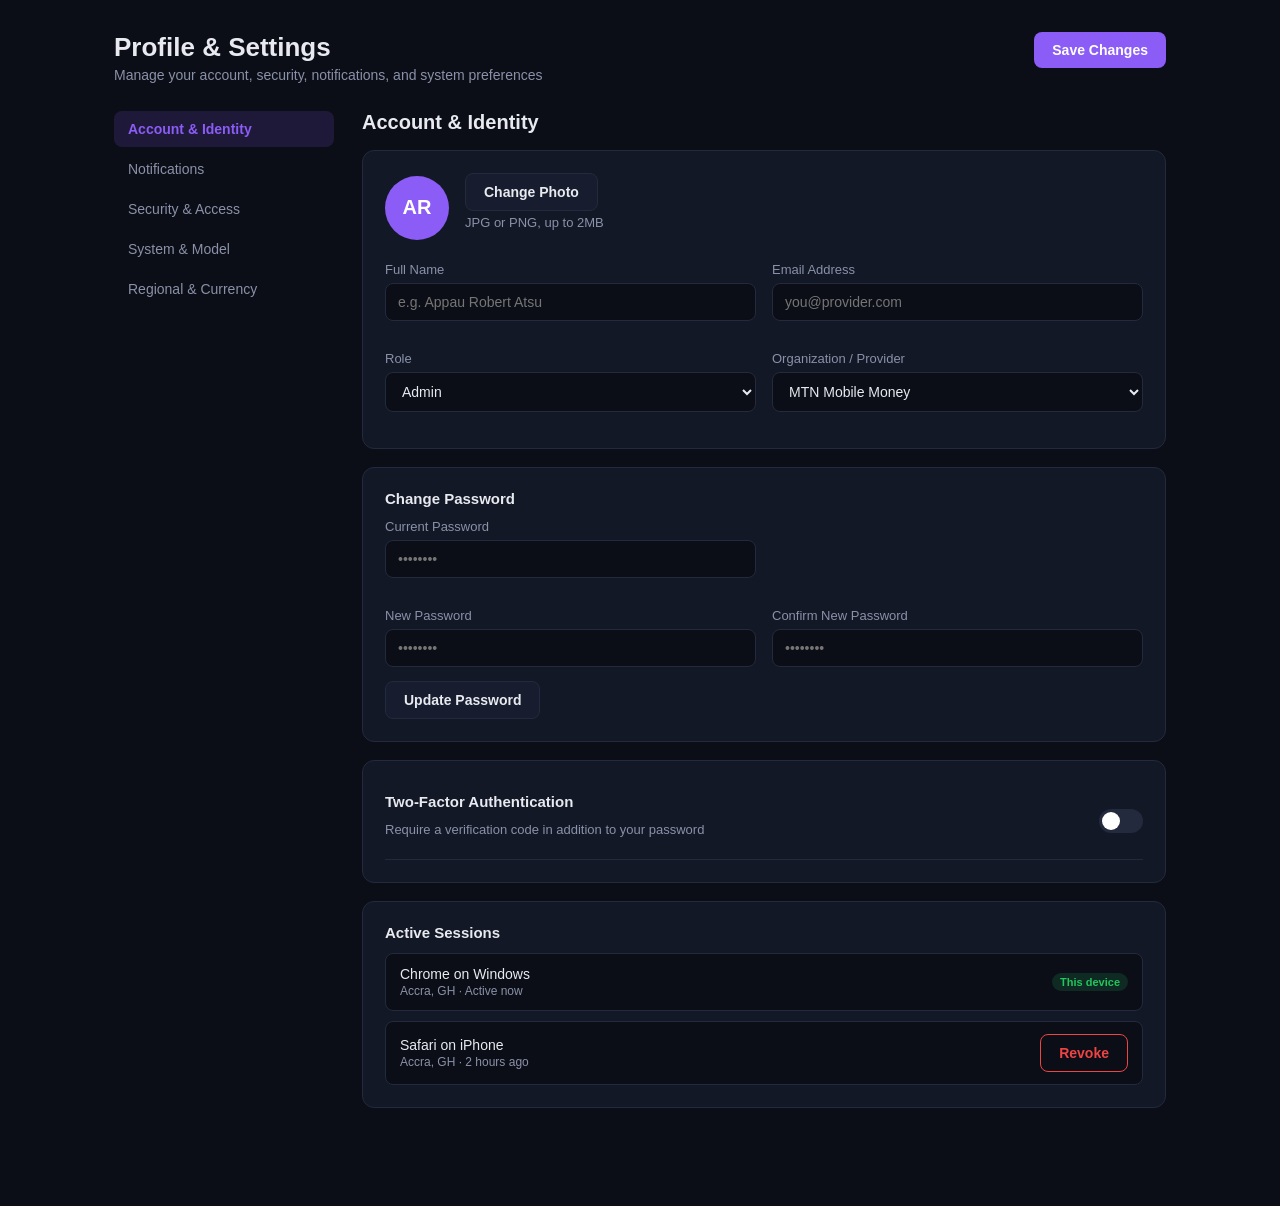
==== ui/profile-settings.html @ 93841446 "Add Profile & Settings page" ====
<!DOCTYPE html>
<html lang="en">
<head>
<meta charset="UTF-8">
<meta name="viewport" content="width=device-width, initial-scale=1.0">
<title>Profile & Settings - ShieldFL</title>
<link rel="stylesheet" href="profile-settings.css">
</head>
<body>

<div class="ps-page">

  <!-- ===================== HEADER ===================== -->
  <header class="ps-header">
    <div>
      <h1>Profile &amp; Settings</h1>
      <p class="ps-subtitle">Manage your account, security, notifications, and system preferences</p>
    </div>
    <div class="ps-header-right">
      <span id="ps-save-indicator" class="ps-save-indicator hidden">Saved</span>
      <button id="ps-save-all" class="btn btn-primary">Save Changes</button>
    </div>
  </header>

  <div class="ps-layout">

    <!-- ===================== SIDE NAV ===================== -->
    <nav class="ps-nav">
      <a href="#account" class="ps-nav-link active" data-target="account">Account &amp; Identity</a>
      <a href="#notifications" class="ps-nav-link" data-target="notifications">Notifications</a>
      <a href="#security" class="ps-nav-link" data-target="security">Security &amp; Access</a>
      <a href="#system" class="ps-nav-link" data-target="system">System &amp; Model</a>
      <a href="#regional" class="ps-nav-link" data-target="regional">Regional &amp; Currency</a>
    </nav>

    <!-- ===================== MAIN CONTENT ===================== -->
    <main class="ps-content">

      <!-- ---------- ACCOUNT & IDENTITY ---------- -->
      <section id="account" class="ps-section">
        <h2>Account &amp; Identity</h2>

        <div class="ps-card">
          <div class="ps-avatar-row">
            <div class="ps-avatar" id="ps-avatar-preview">AR</div>
            <div>
              <button class="btn btn-secondary" id="ps-avatar-upload-btn">Change Photo</button>
              <input type="file" id="ps-avatar-input" accept="image/*" hidden>
              <p class="ps-hint">JPG or PNG, up to 2MB</p>
            </div>
          </div>

          <div class="ps-grid-2">
            <div class="ps-field">
              <label for="ps-full-name">Full Name</label>
              <input type="text" id="ps-full-name" placeholder="e.g. Appau Robert Atsu">
            </div>
            <div class="ps-field">
              <label for="ps-email">Email Address</label>
              <input type="email" id="ps-email" placeholder="you@provider.com">
            </div>
            <div class="ps-field">
              <label for="ps-role">Role</label>
              <select id="ps-role">
                <option value="admin">Admin</option>
                <option value="analyst">Analyst</option>
                <option value="reviewer">Reviewer</option>
              </select>
            </div>
            <div class="ps-field">
              <label for="ps-org">Organization / Provider</label>
              <select id="ps-org">
                <option value="mtn">MTN Mobile Money</option>
                <option value="telecel">Telecel Cash</option>
                <option value="airteltigo">AirtelTigo Money</option>
              </select>
            </div>
          </div>
        </div>

        <div class="ps-card">
          <h3>Change Password</h3>
          <div class="ps-grid-2">
            <div class="ps-field">
              <label for="ps-current-pass">Current Password</label>
              <input type="password" id="ps-current-pass" placeholder="••••••••">
            </div>
            <div></div>
            <div class="ps-field">
              <label for="ps-new-pass">New Password</label>
              <input type="password" id="ps-new-pass" placeholder="••••••••">
            </div>
            <div class="ps-field">
              <label for="ps-confirm-pass">Confirm New Password</label>
              <input type="password" id="ps-confirm-pass" placeholder="••••••••">
            </div>
          </div>
          <p class="ps-error hidden" id="ps-pass-error">Passwords do not match.</p>
          <button class="btn btn-secondary" id="ps-change-pass-btn">Update Password</button>
        </div>

        <div class="ps-card">
          <div class="ps-row-between">
            <div>
              <h3>Two-Factor Authentication</h3>
              <p class="ps-hint">Require a verification code in addition to your password</p>
            </div>
            <label class="ps-toggle">
              <input type="checkbox" id="ps-2fa-toggle">
              <span class="ps-slider"></span>
            </label>
          </div>
          <div id="ps-2fa-panel" class="ps-2fa-panel hidden">
            <p class="ps-hint">Scan this code with your authenticator app, then enter the 6-digit code to confirm.</p>
            <div class="ps-2fa-mock-qr">QR CODE</div>
            <div class="ps-field ps-inline-field">
              <input type="text" id="ps-2fa-code" placeholder="000000" maxlength="6">
              <button class="btn btn-primary" id="ps-2fa-confirm-btn">Confirm</button>
            </div>
          </div>
        </div>

        <div class="ps-card">
          <h3>Active Sessions</h3>
          <div id="ps-sessions-list" class="ps-list"></div>
        </div>
      </section>

      <!-- ---------- NOTIFICATIONS ---------- -->
      <section id="notifications" class="ps-section hidden">
        <h2>Notification Preferences</h2>

        <div class="ps-card">
          <h3>Alert Channels</h3>
          <div class="ps-row-between">
            <span>Email notifications</span>
            <label class="ps-toggle"><input type="checkbox" id="ps-notif-email" checked><span class="ps-slider"></span></label>
          </div>
          <div class="ps-row-between">
            <span>SMS notifications</span>
            <label class="ps-toggle"><input type="checkbox" id="ps-notif-sms"><span class="ps-slider"></span></label>
          </div>
          <div class="ps-row-between">
            <span>In-app notifications</span>
            <label class="ps-toggle"><input type="checkbox" id="ps-notif-app" checked><span class="ps-slider"></span></label>
          </div>
        </div>

        <div class="ps-card">
          <h3>Risk Score Alert Threshold</h3>
          <p class="ps-hint">Get notified when a transaction's risk score crosses this value</p>
          <input type="range" id="ps-risk-threshold" min="0" max="100" value="70">
          <div class="ps-range-labels">
            <span>0</span>
            <span id="ps-risk-threshold-value">70</span>
            <span>100</span>
          </div>
        </div>

        <div class="ps-card">
          <div class="ps-row-between">
            <div>
              <h3>Escrow Hold Notifications</h3>
              <p class="ps-hint">How often should you be notified about held transactions?</p>
            </div>
          </div>
          <select id="ps-escrow-notif-freq">
            <option value="instant">Instantly</option>
            <option value="hourly">Hourly digest</option>
            <option value="daily">Daily digest</option>
          </select>
        </div>

        <div class="ps-card">
          <div class="ps-row-between">
            <span>Federated learning round completed</span>
            <label class="ps-toggle"><input type="checkbox" id="ps-notif-fl-complete" checked><span class="ps-slider"></span></label>
          </div>
          <div class="ps-row-between">
            <span>Federated learning round failed</span>
            <label class="ps-toggle"><input type="checkbox" id="ps-notif-fl-failed" checked><span class="ps-slider"></span></label>
          </div>
        </div>
      </section>

      <!-- ---------- SECURITY & ACCESS ---------- -->
      <section id="security" class="ps-section hidden">
        <h2>Security &amp; Access Control</h2>

        <div class="ps-card">
          <div class="ps-row-between">
            <h3>API Keys</h3>
            <button class="btn btn-secondary" id="ps-new-api-key-btn">Generate New Key</button>
          </div>
          <div id="ps-api-keys-list" class="ps-list"></div>
        </div>

        <div class="ps-card">
          <h3>IP Allowlist</h3>
          <p class="ps-hint">Restrict admin access to specific IP addresses. Leave empty to allow all.</p>
          <div class="ps-field ps-inline-field">
            <input type="text" id="ps-ip-input" placeholder="e.g. 41.66.204.0">
            <button class="btn btn-secondary" id="ps-add-ip-btn">Add</button>
          </div>
          <div id="ps-ip-list" class="ps-chip-list"></div>
        </div>

        <div class="ps-card">
          <h3>Audit Log</h3>
          <p class="ps-hint">A record of actions you've taken on transactions and settings</p>
          <table class="ps-table">
            <thead>
              <tr><th>Action</th><th>Details</th><th>Timestamp</th></tr>
            </thead>
            <tbody id="ps-audit-log-body"></tbody>
          </table>
        </div>
      </section>

      <!-- ---------- SYSTEM & MODEL ---------- -->
      <section id="system" class="ps-section hidden">
        <h2>System &amp; Model Preferences</h2>

        <div class="ps-card">
          <h3>Risk Score Sensitivity</h3>
          <p class="ps-hint">Higher sensitivity flags more transactions for escrow review (more false positives, safer overall)</p>
          <input type="range" id="ps-sensitivity" min="1" max="5" value="3" step="1">
          <div class="ps-range-labels">
            <span>Lenient</span>
            <span id="ps-sensitivity-value">Balanced</span>
            <span>Strict</span>
          </div>
        </div>

        <div class="ps-card">
          <h3>Byzantine-Robust Aggregation Strategy</h3>
          <p class="ps-hint">Current aggregation method used during federated learning rounds (read-only)</p>
          <div class="ps-readonly-pill" id="ps-aggregation-strategy">Trimmed Mean</div>
        </div>

        <div class="ps-card">
          <h3>Data Retention</h3>
          <p class="ps-hint">How long simulation and synthetic training data is kept before automatic purge</p>
          <select id="ps-data-retention">
            <option value="30">30 days</option>
            <option value="90" selected>90 days</option>
            <option value="180">180 days</option>
            <option value="365">1 year</option>
            <option value="forever">Keep indefinitely</option>
          </select>
        </div>
      </section>

      <!-- ---------- REGIONAL & CURRENCY ---------- -->
      <section id="regional" class="ps-section hidden">
        <h2>Regional &amp; Currency</h2>

        <div class="ps-card">
          <div class="ps-grid-2">
            <div class="ps-field">
              <label for="ps-currency">Currency Display</label>
              <select id="ps-currency">
                <option value="GHS">Ghanaian Cedi (GH₵)</option>
                <option value="USD">US Dollar ($)</option>
              </select>
            </div>
            <div class="ps-field">
              <label for="ps-timezone">Timezone</label>
              <select id="ps-timezone">
                <option value="Africa/Accra" selected>Africa/Accra (GMT)</option>
                <option value="UTC">UTC</option>
              </select>
            </div>
          </div>
        </div>

        <div class="ps-card">
          <h3>Phone Number Validation</h3>
          <p class="ps-hint">Enable network-prefix validation for Ghanaian mobile money numbers</p>
          <div class="ps-row-between">
            <span>MTN prefixes (024, 054, 055, 059)</span>
            <label class="ps-toggle"><input type="checkbox" id="ps-prefix-mtn" checked><span class="ps-slider"></span></label>
          </div>
          <div class="ps-row-between">
            <span>Telecel prefixes (020, 050)</span>
            <label class="ps-toggle"><input type="checkbox" id="ps-prefix-telecel" checked><span class="ps-slider"></span></label>
          </div>
          <div class="ps-row-between">
            <span>AirtelTigo prefixes (026, 027, 056, 057)</span>
            <label class="ps-toggle"><input type="checkbox" id="ps-prefix-airteltigo" checked><span class="ps-slider"></span></label>
          </div>
        </div>
      </section>

    </main>
  </div>
</div>

<script src="profile-settings.js"></script>
</body>
</html>
---- ui/profile-settings.css ----
:root {
  --bg: #0b0e17;
  --bg-card: #131826;
  --bg-card-hover: #171d2e;
  --border: #232a3d;
  --text: #e8eaf0;
  --text-muted: #8a91a8;
  --accent: #8b5cf6;
  --accent-hover: #7c4ded;
  --accent-soft: rgba(139, 92, 246, 0.15);
  --success: #22c55e;
  --danger: #ef4444;
  --warning: #f59e0b;
}

* { box-sizing: border-box; }

body {
  margin: 0;
  font-family: -apple-system, BlinkMacSystemFont, "Segoe UI", Roboto, sans-serif;
  background: var(--bg);
  color: var(--text);
}

.ps-page {
  max-width: 1100px;
  margin: 0 auto;
  padding: 32px 24px 80px;
}

/* ===== HEADER ===== */
.ps-header {
  display: flex;
  justify-content: space-between;
  align-items: flex-start;
  margin-bottom: 28px;
  gap: 16px;
  flex-wrap: wrap;
}

.ps-header h1 {
  margin: 0 0 4px;
  font-size: 26px;
  font-weight: 700;
}

.ps-subtitle {
  margin: 0;
  color: var(--text-muted);
  font-size: 14px;
}

.ps-header-right {
  display: flex;
  align-items: center;
  gap: 12px;
}

.ps-save-indicator {
  color: var(--success);
  font-size: 13px;
  font-weight: 600;
  transition: opacity 0.3s;
}

.hidden { display: none !important; }

/* ===== BUTTONS ===== */
.btn {
  padding: 10px 18px;
  border-radius: 8px;
  border: none;
  font-size: 14px;
  font-weight: 600;
  cursor: pointer;
  transition: background 0.15s, opacity 0.15s;
  white-space: nowrap;
}

.btn-primary {
  background: var(--accent);
  color: white;
}
.btn-primary:hover { background: var(--accent-hover); }

.btn-secondary {
  background: var(--bg-card-hover);
  color: var(--text);
  border: 1px solid var(--border);
}
.btn-secondary:hover { background: #1c2338; }

.btn-danger {
  background: transparent;
  color: var(--danger);
  border: 1px solid var(--danger);
}
.btn-danger:hover { background: rgba(239, 68, 68, 0.1); }

/* ===== LAYOUT ===== */
.ps-layout {
  display: grid;
  grid-template-columns: 220px 1fr;
  gap: 28px;
}

@media (max-width: 720px) {
  .ps-layout { grid-template-columns: 1fr; }
}

/* ===== SIDE NAV ===== */
.ps-nav {
  display: flex;
  flex-direction: column;
  gap: 4px;
  position: sticky;
  top: 24px;
  align-self: start;
}

.ps-nav-link {
  display: block;
  padding: 10px 14px;
  border-radius: 8px;
  color: var(--text-muted);
  text-decoration: none;
  font-size: 14px;
  font-weight: 500;
  transition: background 0.15s, color 0.15s;
}

.ps-nav-link:hover {
  background: var(--bg-card-hover);
  color: var(--text);
}

.ps-nav-link.active {
  background: var(--accent-soft);
  color: var(--accent);
  font-weight: 600;
}

/* ===== CONTENT ===== */
.ps-content h2 {
  font-size: 20px;
  margin: 0 0 16px;
}

.ps-section { margin-bottom: 8px; }

.ps-card {
  background: var(--bg-card);
  border: 1px solid var(--border);
  border-radius: 12px;
  padding: 22px;
  margin-bottom: 18px;
}

.ps-card h3 {
  margin: 0 0 12px;
  font-size: 15px;
  font-weight: 600;
}

.ps-hint {
  color: var(--text-muted);
  font-size: 13px;
  margin: 4px 0 12px;
}

.ps-error {
  color: var(--danger);
  font-size: 13px;
  margin: -4px 0 12px;
}

/* ===== FORM ELEMENTS ===== */
.ps-grid-2 {
  display: grid;
  grid-template-columns: 1fr 1fr;
  gap: 16px;
}

@media (max-width: 560px) {
  .ps-grid-2 { grid-template-columns: 1fr; }
}

.ps-field {
  display: flex;
  flex-direction: column;
  gap: 6px;
  margin-bottom: 14px;
}

.ps-field label {
  font-size: 13px;
  color: var(--text-muted);
  font-weight: 500;
}

.ps-field input,
.ps-field select,
select {
  background: var(--bg);
  border: 1px solid var(--border);
  color: var(--text);
  padding: 10px 12px;
  border-radius: 8px;
  font-size: 14px;
  outline: none;
  transition: border-color 0.15s;
  width: 100%;
}

.ps-field input:focus,
.ps-field select:focus,
select:focus {
  border-color: var(--accent);
}

.ps-inline-field {
  flex-direction: row;
  align-items: center;
}
.ps-inline-field input { flex: 1; }

/* ===== TOGGLE SWITCH ===== */
.ps-toggle {
  position: relative;
  display: inline-block;
  width: 44px;
  height: 24px;
  flex-shrink: 0;
}

.ps-toggle input { opacity: 0; width: 0; height: 0; }

.ps-slider {
  position: absolute;
  cursor: pointer;
  inset: 0;
  background: var(--border);
  border-radius: 24px;
  transition: 0.2s;
}

.ps-slider::before {
  content: "";
  position: absolute;
  height: 18px;
  width: 18px;
  left: 3px;
  bottom: 3px;
  background: white;
  border-radius: 50%;
  transition: 0.2s;
}

.ps-toggle input:checked + .ps-slider {
  background: var(--accent);
}

.ps-toggle input:checked + .ps-slider::before {
  transform: translateX(20px);
}

.ps-row-between {
  display: flex;
  justify-content: space-between;
  align-items: center;
  padding: 10px 0;
  border-bottom: 1px solid var(--border);
}
.ps-row-between:last-child { border-bottom: none; }

/* ===== RANGE SLIDER ===== */
input[type="range"] {
  width: 100%;
  accent-color: var(--accent);
  margin: 8px 0;
}

.ps-range-labels {
  display: flex;
  justify-content: space-between;
  font-size: 12px;
  color: var(--text-muted);
}

#ps-risk-threshold-value,
#ps-sensitivity-value {
  color: var(--accent);
  font-weight: 600;
}

/* ===== AVATAR ===== */
.ps-avatar-row {
  display: flex;
  align-items: center;
  gap: 16px;
  margin-bottom: 20px;
}

.ps-avatar {
  width: 64px;
  height: 64px;
  border-radius: 50%;
  background: var(--accent);
  color: white;
  display: flex;
  align-items: center;
  justify-content: center;
  font-weight: 700;
  font-size: 20px;
  overflow: hidden;
  flex-shrink: 0;
}

.ps-avatar img {
  width: 100%;
  height: 100%;
  object-fit: cover;
}

/* ===== 2FA ===== */
.ps-2fa-panel {
  margin-top: 16px;
  padding-top: 16px;
  border-top: 1px solid var(--border);
}

.ps-2fa-mock-qr {
  width: 140px;
  height: 140px;
  background: repeating-conic-gradient(#232a3d 0% 25%, #0b0e17 0% 50%) 50% / 20px 20px;
  border-radius: 8px;
  display: flex;
  align-items: center;
  justify-content: center;
  font-size: 11px;
  color: var(--text-muted);
  margin-bottom: 14px;
}

/* ===== LISTS ===== */
.ps-list {
  display: flex;
  flex-direction: column;
  gap: 10px;
}

.ps-list-item {
  display: flex;
  justify-content: space-between;
  align-items: center;
  padding: 12px 14px;
  background: var(--bg);
  border: 1px solid var(--border);
  border-radius: 8px;
  font-size: 14px;
}

.ps-list-item-meta {
  color: var(--text-muted);
  font-size: 12px;
  margin-top: 2px;
}

.ps-badge {
  font-size: 11px;
  font-weight: 600;
  padding: 3px 8px;
  border-radius: 999px;
  background: var(--accent-soft);
  color: var(--accent);
}

.ps-badge.current {
  background: rgba(34, 197, 94, 0.15);
  color: var(--success);
}

/* ===== CHIPS ===== */
.ps-chip-list {
  display: flex;
  flex-wrap: wrap;
  gap: 8px;
  margin-top: 12px;
}

.ps-chip {
  display: flex;
  align-items: center;
  gap: 8px;
  background: var(--bg);
  border: 1px solid var(--border);
  padding: 6px 10px;
  border-radius: 999px;
  font-size: 13px;
}

.ps-chip button {
  background: none;
  border: none;
  color: var(--text-muted);
  cursor: pointer;
  font-size: 14px;
  line-height: 1;
  padding: 0;
}
.ps-chip button:hover { color: var(--danger); }

/* ===== TABLE ===== */
.ps-table {
  width: 100%;
  border-collapse: collapse;
  font-size: 13px;
}

.ps-table th {
  text-align: left;
  color: var(--text-muted);
  font-weight: 500;
  padding: 8px 10px;
  border-bottom: 1px solid var(--border);
}

.ps-table td {
  padding: 10px;
  border-bottom: 1px solid var(--border);
}

.ps-table tr:last-child td { border-bottom: none; }

/* ===== READONLY PILL ===== */
.ps-readonly-pill {
  display: inline-block;
  background: var(--accent-soft);
  color: var(--accent);
  padding: 8px 16px;
  border-radius: 8px;
  font-weight: 600;
  font-size: 14px;
}
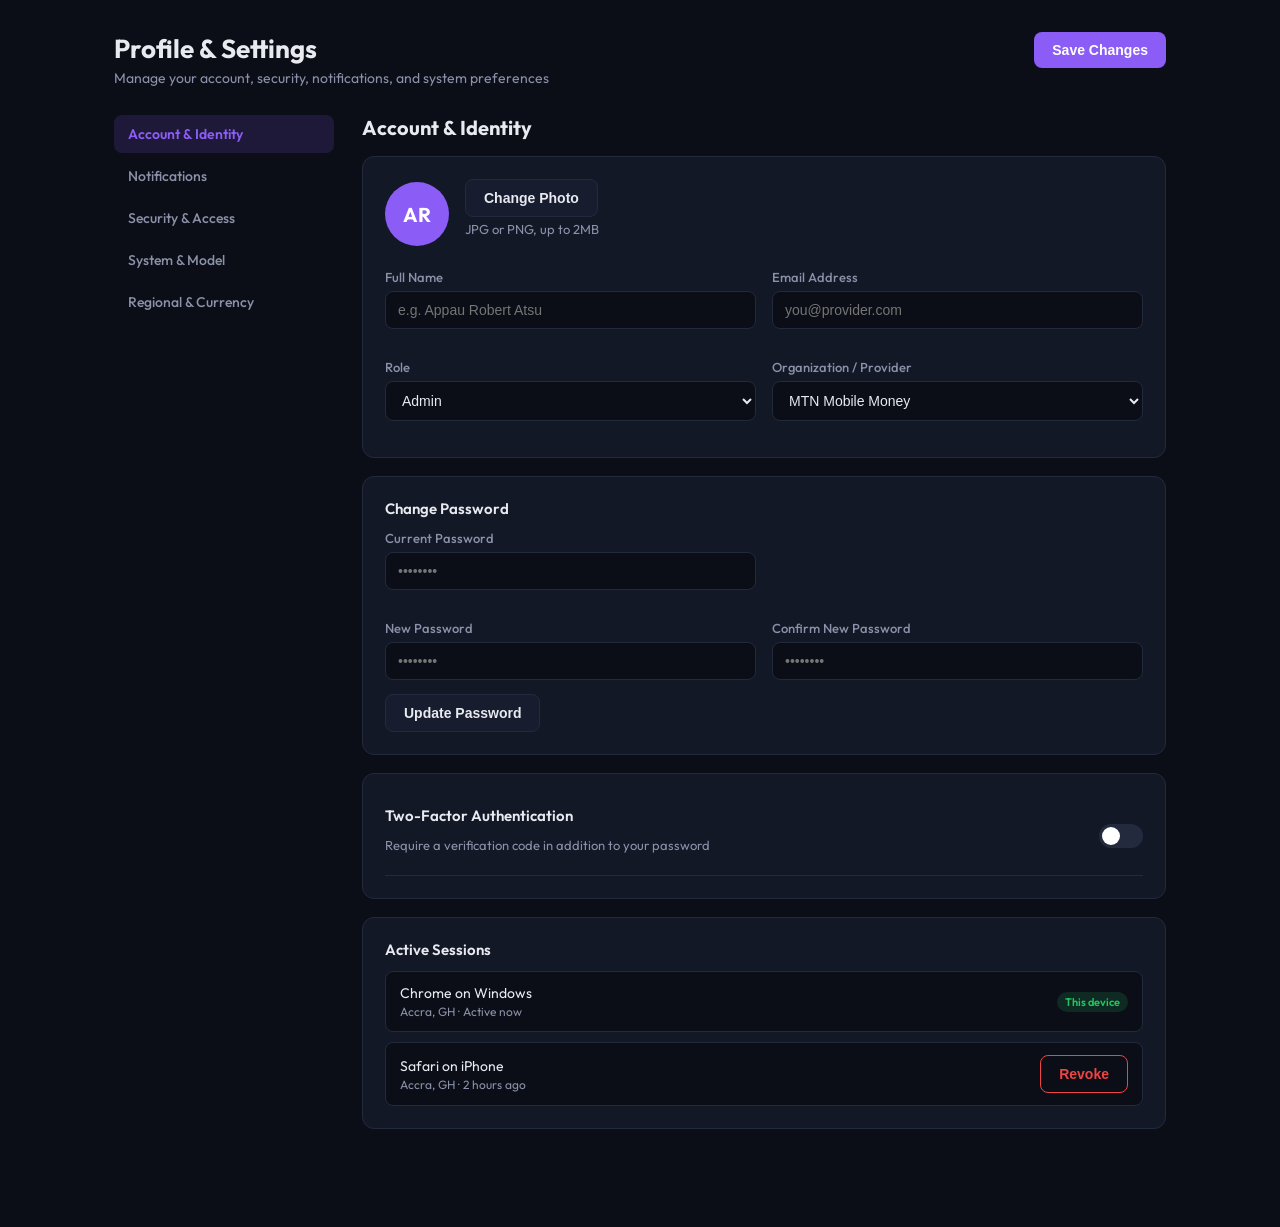
==== commit 50f2acb9: "Merge feature/profile-settings-page" ====
--- a/ui/profile-settings.html
+++ b/ui/profile-settings.html
@@ -4,6 +4,7 @@
 <meta charset="UTF-8">
 <meta name="viewport" content="width=device-width, initial-scale=1.0">
 <title>Profile & Settings - ShieldFL</title>
+<link href="https://fonts.googleapis.com/css2?family=Outfit:wght@300;400;600;700&display=swap" rel="stylesheet">
 <link rel="stylesheet" href="profile-settings.css">
 </head>
 <body>
--- a/ui/profile-settings.css
+++ b/ui/profile-settings.css
@@ -17,7 +17,8 @@
 
 body {
   margin: 0;
-  font-family: -apple-system, BlinkMacSystemFont, "Segoe UI", Roboto, sans-serif;
+  font-family: 'Outfit', -apple-system, BlinkMacSystemFont, "Segoe UI", Roboto, sans-serif;
+   font-size: 16px;   /* ← added */
   background: var(--bg);
   color: var(--text);
 }
